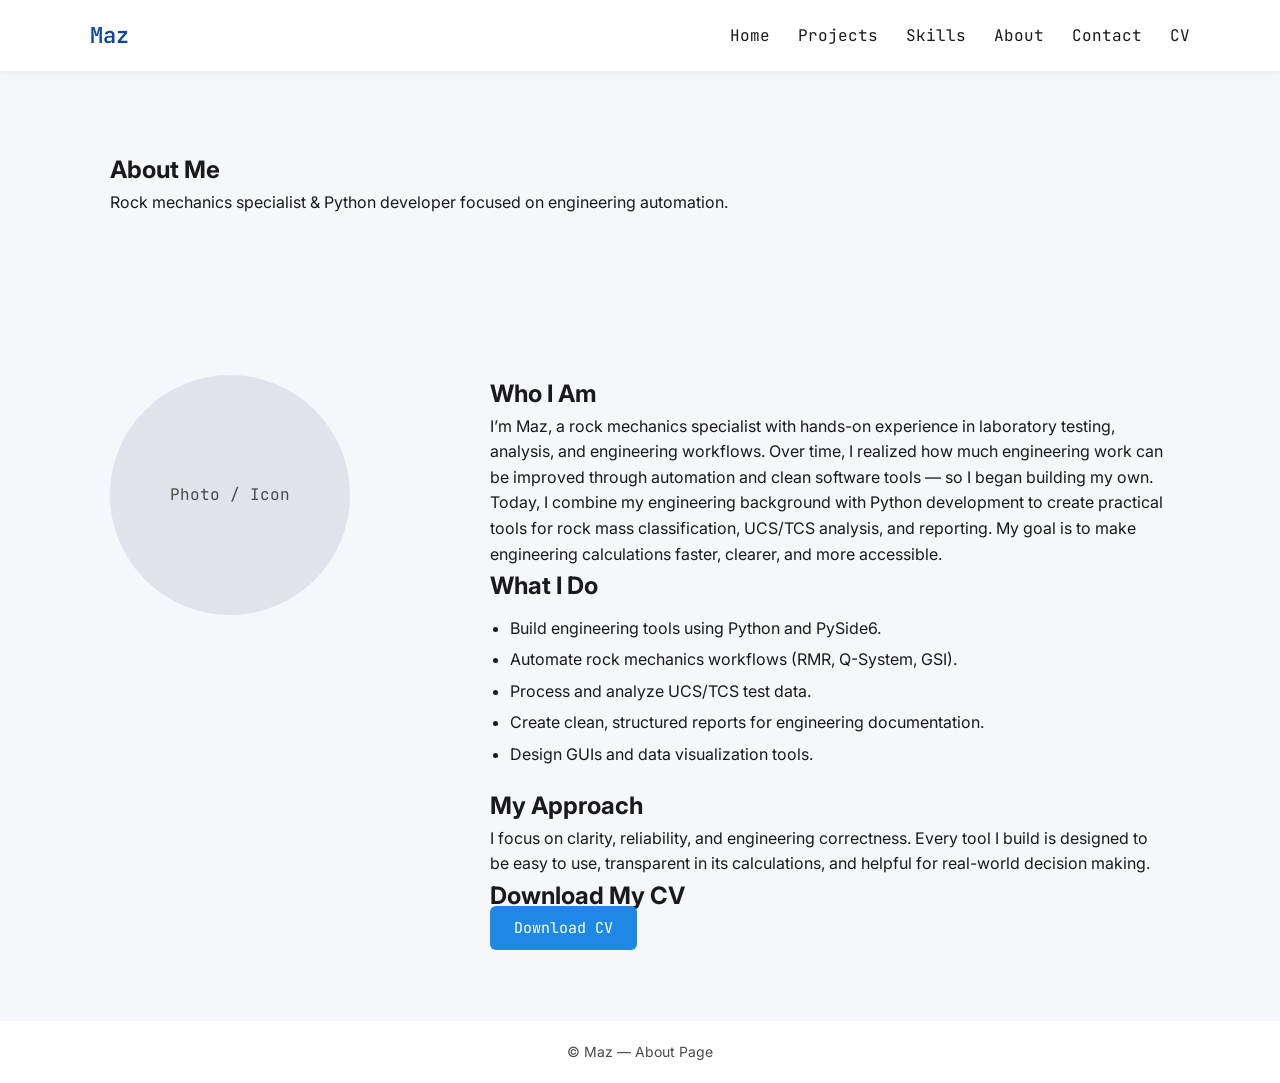
==== about/index.html @ 526c7402 "add about page" ====
<!DOCTYPE html>
<html lang="en">

<head>
    <meta charset="UTF-8" />
    <title>About Me — Maz</title>
    <meta name="viewport" content="width=device-width, initial-scale=1" />
    <meta name="description" content="About Maz — Rock mechanics specialist and Python developer." />

    <link
        href="https://fonts.googleapis.com/css2?family=Inter:wght@400;600;700&family=JetBrains+Mono:wght@400;600&display=swap"
        rel="stylesheet" />
    <link rel="stylesheet" href="../assets/css/style.css" />
</head>

<body>

    <header class="navbar">
        <div class="container navbar-content">
            <div class="navbar-logo">Maz</div>
            <nav class="navbar-links">
                <a href="../index.html">Home</a>
                <a href="../index.html#projects">Projects</a>
                <a href="../index.html#skills">Skills</a>
                <a href="index.html">About</a>
                <a href="../contact/index.html">Contact</a>
                <a href="../assets/cv/maz_cv.pdf" target="_blank">CV</a>
            </nav>
        </div>
    </header>

    <main>

        <!-- ABOUT HEADER -->
        <section class="section">
            <div class="container">
                <h1>About Me</h1>
                <p class="section-subtitle">
                    Rock mechanics specialist & Python developer focused on engineering automation.
                </p>
            </div>
        </section>

        <!-- ABOUT CONTENT -->
        <section class="section">
            <div class="container about-layout">

                <!-- PHOTO / ICON -->
                <div class="about-photo-large">
                    <div class="about-placeholder">Photo / Icon</div>
                </div>

                <!-- TEXT -->
                <div class="about-text-full">
                    <h2>Who I Am</h2>
                    <p>
                        I’m Maz, a rock mechanics specialist with hands-on experience in laboratory testing, analysis,
                        and engineering workflows. Over time, I realized how much engineering work can be improved
                        through automation and clean software tools — so I began building my own.
                    </p>

                    <p>
                        Today, I combine my engineering background with Python development to create practical tools
                        for rock mass classification, UCS/TCS analysis, and reporting. My goal is to make engineering
                        calculations faster, clearer, and more accessible.
                    </p>

                    <h2>What I Do</h2>
                    <ul class="project-list">
                        <li>Build engineering tools using Python and PySide6.</li>
                        <li>Automate rock mechanics workflows (RMR, Q-System, GSI).</li>
                        <li>Process and analyze UCS/TCS test data.</li>
                        <li>Create clean, structured reports for engineering documentation.</li>
                        <li>Design GUIs and data visualization tools.</li>
                    </ul>

                    <h2>My Approach</h2>
                    <p>
                        I focus on clarity, reliability, and engineering correctness. Every tool I build is designed
                        to be easy to use, transparent in its calculations, and helpful for real-world decision making.
                    </p>

                    <h2>Download My CV</h2>
                    <a href="../assets/cv/maz_cv.pdf" class="btn btn-primary" target="_blank">Download CV</a>
                </div>

            </div>
        </section>

    </main>

    <footer class="footer">
        <div class="container">
            <p>© Maz — About Page</p>
        </div>
    </footer>

</body>

</html>
---- assets/css/style.css ----
/* -----------------------------------------------------------
   GLOBAL DESIGN SYSTEM
   Fonts: Inter (UI), JetBrains Mono (developer accent)
   Colors: Clean engineering palette
----------------------------------------------------------- */

:root {
    --color-primary: #1E88E5;
    --color-primary-dark: #0D47A1;
    --color-bg: #F5F7FA;
    --color-surface: #FFFFFF;
    --color-text: #1A1A1A;
    --color-text-light: #4A4A4A;
    --color-accent: #FFC107;

    --max-width: 1100px;
}

/* -----------------------------------------------------------
   GLOBAL RESET
----------------------------------------------------------- */

* {
    margin: 0;
    padding: 0;
    box-sizing: border-box;
}

body {
    font-family: 'Inter', sans-serif;
    background: var(--color-bg);
    color: var(--color-text);
    line-height: 1.6;
}

/* -----------------------------------------------------------
   LAYOUT HELPERS
----------------------------------------------------------- */

.container {
    max-width: var(--max-width);
    margin: 0 auto;
    padding: 0 20px;
}

.section {
    padding: 80px 0;
}

/* -----------------------------------------------------------
   NAVBAR
----------------------------------------------------------- */

.navbar {
    background: var(--color-surface);
    box-shadow: 0 2px 6px rgba(0, 0, 0, 0.05);
    position: sticky;
    top: 0;
    z-index: 100;
}

.navbar-content {
    display: flex;
    justify-content: space-between;
    align-items: center;
    padding: 18px 0;
}

.navbar-logo {
    font-family: 'JetBrains Mono', monospace;
    font-size: 22px;
    font-weight: 600;
    color: var(--color-primary-dark);
}

.navbar-links a {
    margin-left: 24px;
    text-decoration: none;
    font-family: 'JetBrains Mono', monospace;
    color: var(--color-text);
    transition: color 0.2s;
}

.navbar-links a:hover {
    color: var(--color-primary);
}

/* -----------------------------------------------------------
   HERO SECTION
----------------------------------------------------------- */

.hero {
    background: linear-gradient(180deg, #F5F7FA 0%, #FFFFFF 100%);
}

.hero-content {
    display: flex;
    align-items: center;
    justify-content: space-between;
    gap: 40px;
}

.hero-text h1 {
    font-size: 42px;
    font-weight: 700;
    margin-bottom: 20px;
}

.hero-text p {
    font-size: 18px;
    color: var(--color-text-light);
    margin-bottom: 30px;
}

.hero-buttons {
    display: flex;
    gap: 16px;
}

.hero-placeholder {
    width: 360px;
    height: 240px;
    background: #E0E4EA;
    border-radius: 10px;
    display: flex;
    align-items: center;
    justify-content: center;
    font-family: 'JetBrains Mono', monospace;
    color: var(--color-text-light);
}

/* -----------------------------------------------------------
   BUTTONS
----------------------------------------------------------- */

.btn {
    padding: 12px 24px;
    border-radius: 6px;
    font-family: 'JetBrains Mono', monospace;
    text-decoration: none;
    font-size: 15px;
    transition: background 0.2s, color 0.2s;
}

.btn-primary {
    background: var(--color-primary);
    color: white;
}

.btn-primary:hover {
    background: var(--color-primary-dark);
}

.btn-secondary {
    background: white;
    border: 2px solid var(--color-primary);
    color: var(--color-primary);
}

.btn-secondary:hover {
    background: var(--color-primary);
    color: white;
}

/* -----------------------------------------------------------
   PROJECTS SECTION
----------------------------------------------------------- */

.projects-grid {
    display: grid;
    grid-template-columns: repeat(3, 1fr);
    gap: 32px;
    margin-top: 40px;
}

.project-card {
    background: var(--color-surface);
    padding: 24px;
    border-radius: 10px;
    box-shadow: 0 4px 10px rgba(0, 0, 0, 0.05);
    transition: transform 0.2s;
}

.project-card:hover {
    transform: translateY(-4px);
}

.project-card h3 {
    font-family: 'JetBrains Mono', monospace;
    margin: 16px 0 10px;
}

.project-card p {
    color: var(--color-text-light);
    margin-bottom: 16px;
}

.project-tags span {
    display: inline-block;
    background: #E8EEF5;
    padding: 4px 10px;
    border-radius: 6px;
    font-family: 'JetBrains Mono', monospace;
    font-size: 13px;
    margin-right: 6px;
    margin-bottom: 6px;
}

.project-link {
    display: inline-block;
    margin-top: 10px;
    font-family: 'JetBrains Mono', monospace;
    color: var(--color-primary);
    text-decoration: none;
}

.project-link:hover {
    color: var(--color-primary-dark);
}

/* -----------------------------------------------------------
   SKILLS SECTION
----------------------------------------------------------- */

.skills-tags {
    margin-top: 20px;
}

.skills-tags span {
    display: inline-block;
    background: #E8EEF5;
    padding: 6px 12px;
    border-radius: 6px;
    font-family: 'JetBrains Mono', monospace;
    margin: 6px;
}

/* -----------------------------------------------------------
   ABOUT TEASER
----------------------------------------------------------- */

.about-content {
    display: flex;
    align-items: center;
    gap: 40px;
}

.about-placeholder {
    width: 180px;
    height: 180px;
    background: #E0E4EA;
    border-radius: 50%;
    display: flex;
    align-items: center;
    justify-content: center;
    font-family: 'JetBrains Mono', monospace;
    color: var(--color-text-light);
}

/* -----------------------------------------------------------
   CONTACT SECTION
----------------------------------------------------------- */

.contact-links {
    margin: 20px 0;
}

.contact-links a {
    margin-right: 20px;
    font-family: 'JetBrains Mono', monospace;
    color: var(--color-primary);
    text-decoration: none;
}

.contact-links a:hover {
    color: var(--color-primary-dark);
}

/* -----------------------------------------------------------
   FOOTER
----------------------------------------------------------- */

.footer {
    background: var(--color-surface);
    padding: 20px 0;
    text-align: center;
    color: var(--color-text-light);
    font-size: 14px;
}

.project-layout {
    display: flex;
    gap: 40px;
    align-items: flex-start;
}

.project-main {
    flex: 2;
}

.project-side {
    flex: 1;
}

.project-list {
    margin-top: 10px;
    margin-bottom: 20px;
    padding-left: 20px;
}

.project-list li {
    margin-bottom: 6px;
}

.project-image-large {
    margin-bottom: 20px;
}

.code-block {
    background: #1E1E1E;
    color: #F5F5F5;
    padding: 12px 16px;
    border-radius: 8px;
    font-family: 'JetBrains Mono', monospace;
    font-size: 14px;
    overflow-x: auto;
}

.about-layout {
    display: flex;
    gap: 40px;
    align-items: flex-start;
}

.about-photo-large {
    flex: 1;
}

.about-text-full {
    flex: 2;
}

.about-photo-large .about-placeholder {
    width: 240px;
    height: 240px;
    background: #E0E4EA;
    border-radius: 50%;
    display: flex;
    align-items: center;
    justify-content: center;
    font-family: 'JetBrains Mono', monospace;
    color: var(--color-text-light);
    margin-bottom: 20px;
}
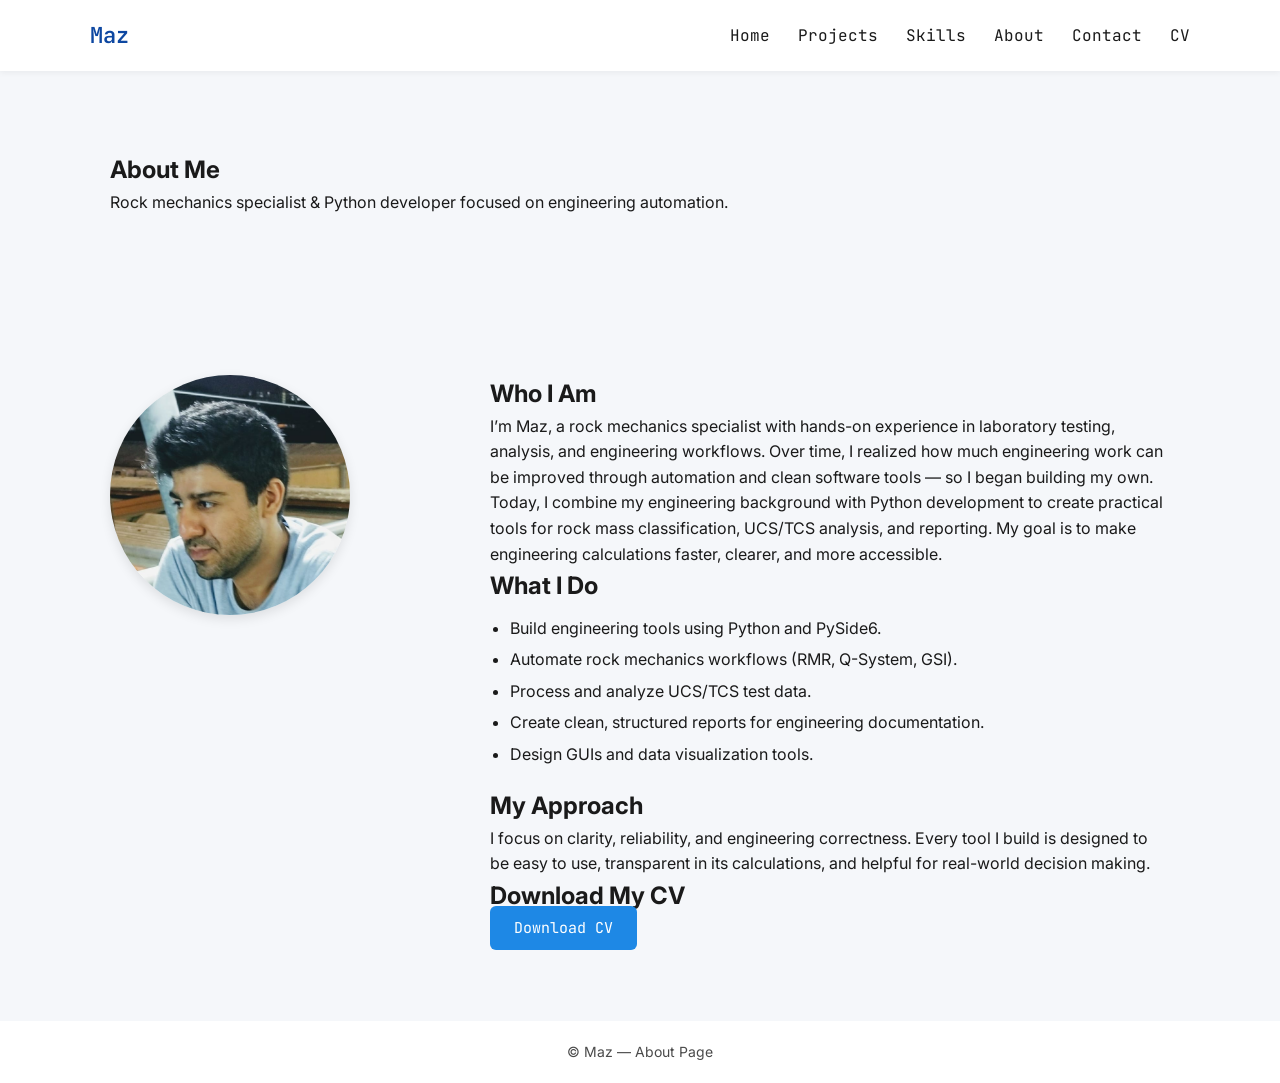
==== commit 7be90074: "add profile image of me" ====
--- a/about/index.html
+++ b/about/index.html
@@ -47,7 +47,7 @@
 
                 <!-- PHOTO / ICON -->
                 <div class="about-photo-large">
-                    <div class="about-placeholder">Photo / Icon</div>
+                    <img src="../assets/img/profile/profile-photo.png" alt="Maz Profile Photo" class="about-photo-img">
                 </div>
 
                 <!-- TEXT -->
--- a/assets/css/style.css
+++ b/assets/css/style.css
@@ -351,4 +351,73 @@
     font-family: 'JetBrains Mono', monospace;
     color: var(--color-text-light);
     margin-bottom: 20px;
+}
+
+.contact-layout {
+    display: flex;
+    gap: 40px;
+    align-items: flex-start;
+}
+
+.contact-info {
+    flex: 2;
+}
+
+.contact-visual {
+    flex: 1;
+}
+
+.contact-placeholder {
+    width: 240px;
+    height: 240px;
+    background: #E0E4EA;
+    border-radius: 10px;
+    display: flex;
+    align-items: center;
+    justify-content: center;
+    font-family: 'JetBrains Mono', monospace;
+    color: var(--color-text-light);
+}
+
+.contact-links-large {
+    margin: 20px 0;
+}
+
+.contact-item {
+    display: block;
+    margin-bottom: 12px;
+    font-family: 'JetBrains Mono', monospace;
+    color: var(--color-primary);
+    text-decoration: none;
+}
+
+.contact-item:hover {
+    color: var(--color-primary-dark);
+}
+
+.contact-label {
+    font-weight: 600;
+    margin-right: 6px;
+}
+
+.project-image img,
+.project-image-large {
+    width: 100%;
+    border-radius: 10px;
+    box-shadow: 0 4px 10px rgba(0, 0, 0, 0.08);
+    object-fit: cover;
+}
+
+.hero-image {
+    width: 360px;
+    border-radius: 10px;
+    box-shadow: 0 4px 12px rgba(0, 0, 0, 0.1);
+}
+
+.about-photo-img {
+    width: 240px;
+    height: 240px;
+    border-radius: 50%;
+    object-fit: cover;
+    box-shadow: 0 4px 12px rgba(0, 0, 0, 0.1);
 }
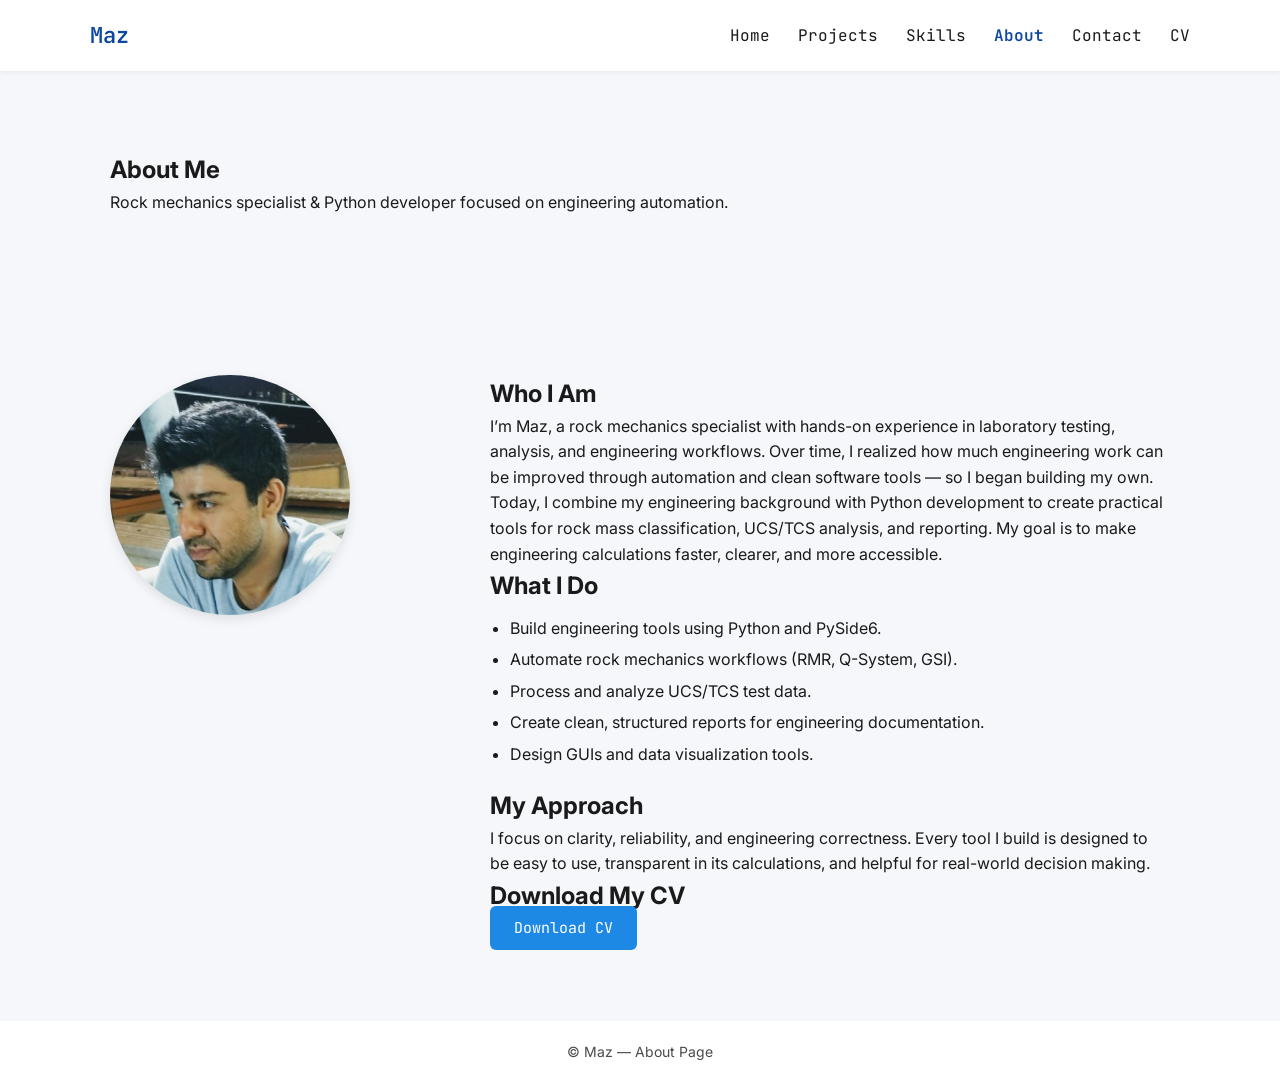
==== commit 4ab01963: "add some imporovemnets" ====
--- a/about/index.html
+++ b/about/index.html
@@ -6,6 +6,13 @@
     <title>About Me — Maz</title>
     <meta name="viewport" content="width=device-width, initial-scale=1" />
     <meta name="description" content="About Maz — Rock mechanics specialist and Python developer." />
+
+    <meta name="author" content="M. Balandari Toroghi">
+    <meta name="theme-color" content="#1E88E5">
+    <meta property="og:type" content="website">
+    <meta property="og:title" content="M. Balandari Toroghi - Portfolio">
+    <meta property="og:description" content="Rock mechanics specialist & Python developer.">
+    <meta property="og:image" content="assets/img/hero/hero-collage.png">
 
     <link
         href="https://fonts.googleapis.com/css2?family=Inter:wght@400;600;700&family=JetBrains+Mono:wght@400;600&display=swap"
@@ -22,7 +29,7 @@
                 <a href="../index.html">Home</a>
                 <a href="../index.html#projects">Projects</a>
                 <a href="../index.html#skills">Skills</a>
-                <a href="index.html">About</a>
+                <a href="index.html" class="active">About</a>
                 <a href="../contact/index.html">Contact</a>
                 <a href="../assets/cv/maz_cv.pdf" target="_blank">CV</a>
             </nav>
--- a/assets/css/style.css
+++ b/assets/css/style.css
@@ -3,6 +3,10 @@
    Fonts: Inter (UI), JetBrains Mono (developer accent)
    Colors: Clean engineering palette
 ----------------------------------------------------------- */
+
+html {
+    scroll-behavior: smooth;
+}
 
 :root {
     --color-primary: #1E88E5;
@@ -85,6 +89,11 @@
     color: var(--color-primary);
 }
 
+.navbar-links a.active {
+    color: var(--color-primary-dark);
+    font-weight: 600;
+}
+
 /* -----------------------------------------------------------
    HERO SECTION
 ----------------------------------------------------------- */
@@ -420,4 +429,250 @@
     border-radius: 50%;
     object-fit: cover;
     box-shadow: 0 4px 12px rgba(0, 0, 0, 0.1);
+}
+
+.fade-in {
+    opacity: 0;
+    transform: translateY(10px);
+    animation: fadeIn 0.6s ease forwards;
+}
+
+@keyframes fadeIn {
+    to {
+        opacity: 1;
+        transform: translateY(0);
+    }
+}
+
+
+/* -----------------------------------------------------------
+   RESPONSIVE DESIGN — FIXED ABOUT & CONTACT TEXT ALIGNMENT
+----------------------------------------------------------- */
+
+/* TABLET BREAKPOINT */
+@media (max-width: 900px) {
+
+    .container {
+        padding: 0 16px;
+    }
+
+    /* Navbar */
+    .navbar-content {
+        flex-direction: column;
+        align-items: flex-start;
+        gap: 12px;
+    }
+
+    .navbar-links a {
+        margin-left: 0;
+        margin-right: 16px;
+    }
+
+    /* Hero section */
+    .hero-content {
+        flex-direction: column;
+        text-align: center;
+    }
+
+    .hero-buttons {
+        justify-content: center;
+    }
+
+    .hero-image,
+    .hero-placeholder {
+        width: 100%;
+        max-width: 420px;
+    }
+
+    /* Projects grid */
+    .projects-grid {
+        grid-template-columns: repeat(2, 1fr);
+    }
+
+    /* ABOUT PAGE FIX */
+    .about-layout {
+        flex-direction: column;
+        align-items: center;
+    }
+
+    .about-photo-img,
+    .about-placeholder {
+        margin: 0 auto;
+    }
+
+    .about-text-full {
+        text-align: left;
+        /* FIX: readable paragraphs */
+        width: 100%;
+        /* FIX: full width on mobile */
+        margin-top: 20px;
+    }
+
+    /* CONTACT PAGE FIX */
+    .contact-layout {
+        flex-direction: column;
+        align-items: center;
+    }
+
+    .contact-info {
+        text-align: left;
+        /* FIX: readable text */
+        width: 100%;
+        /* FIX: full width */
+        margin-top: 20px;
+    }
+
+    .contact-links-large {
+        text-align: left;
+        /* FIX: left-align links */
+    }
+
+    .contact-placeholder {
+        margin: 0 auto;
+    }
+
+    /* HOMEPAGE ABOUT TEASER FIX */
+    .about-teaser .about-content {
+        flex-direction: column;
+        align-items: center;
+        text-align: left;
+        /* FIX: readable text */
+    }
+
+    .about-teaser .about-text {
+        width: 100%;
+        /* FIX: full width text */
+        margin-top: 20px;
+    }
+
+    .about-teaser .about-placeholder {
+        margin: 0 auto;
+        /* center the photo */
+    }
+
+    .about-teaser .btn {
+        display: inline-block;
+        margin-top: 20px;
+    }
+
+    /* PROJECT DETAIL PAGE FIX */
+    .project-layout {
+        flex-direction: column;
+        align-items: center;
+        /* center screenshot */
+    }
+
+    .project-main {
+        width: 100%;
+        /* full width text */
+        text-align: left;
+        /* readable paragraphs */
+        margin-top: 20px;
+    }
+
+    .project-side {
+        width: 100%;
+        /* full width meta section */
+        text-align: left;
+        margin-top: 20px;
+    }
+
+    .project-image-large {
+        width: 100%;
+        max-width: 420px;
+        /* keep screenshot reasonable */
+        margin: 0 auto 20px auto;
+        /* center screenshot */
+    }
+
+    .project-meta h3 {
+        margin-top: 20px;
+    }
+
+    .project-meta p {
+        margin-bottom: 10px;
+    }
+
+    /* HOMEPAGE CONTACT TEASER FIX */
+    .contact-teaser .container {
+        text-align: left;
+    }
+
+    .contact-teaser .contact-links {
+        text-align: left;
+    }
+
+    .contact-teaser .btn {
+        display: inline-block;
+        margin-top: 20px;
+    }
+
+    .contact-teaser {
+        display: flex;
+        flex-direction: column;
+        align-items: center;
+    }
+
+
+}
+
+/* MOBILE BREAKPOINT */
+@media (max-width: 600px) {
+
+    .section {
+        padding: 50px 0;
+    }
+
+    /* Hero text */
+    .hero-text h1 {
+        font-size: 32px;
+    }
+
+    .hero-text p {
+        font-size: 16px;
+    }
+
+    /* Projects grid becomes 1 column */
+    .projects-grid {
+        grid-template-columns: 1fr;
+    }
+
+    /* Buttons */
+    .btn {
+        padding: 10px 20px;
+        font-size: 14px;
+    }
+
+    /* Project page layout */
+    .project-layout {
+        flex-direction: column;
+    }
+
+    .project-image-large {
+        margin-bottom: 20px;
+    }
+
+    /* Contact links */
+    .contact-item {
+        font-size: 14px;
+    }
+
+    /* PROJECT DETAIL PAGE — MOBILE TWEAKS */
+    .project-main h2 {
+        font-size: 22px;
+    }
+
+    .project-main p,
+    .project-list li {
+        font-size: 15px;
+    }
+
+    .project-meta h3 {
+        font-size: 18px;
+    }
+
+    .project-meta p {
+        font-size: 15px;
+    }
+
 }
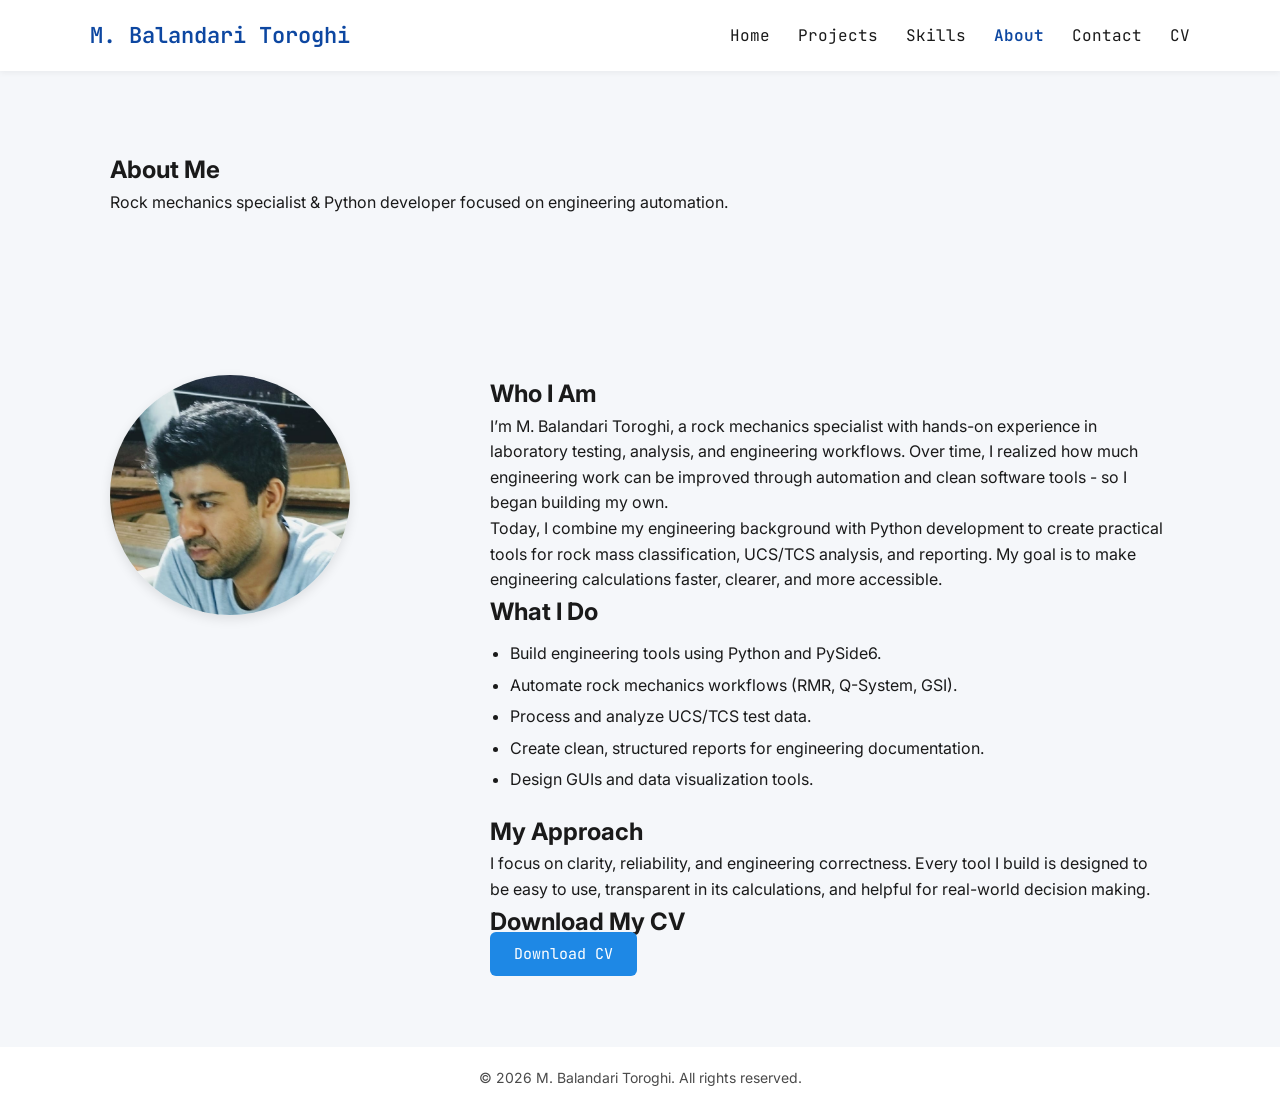
==== commit 77508ecd: "add some tweaks to improve portfolio" ====
--- a/about/index.html
+++ b/about/index.html
@@ -3,9 +3,9 @@
 
 <head>
     <meta charset="UTF-8" />
-    <title>About Me — Maz</title>
+    <title>About Me | M. Balandari Toroghi</title>
     <meta name="viewport" content="width=device-width, initial-scale=1" />
-    <meta name="description" content="About Maz — Rock mechanics specialist and Python developer." />
+    <meta name="description" content="About M. Balandari Toroghi - Rock mechanics specialist and Python developer." />
 
     <meta name="author" content="M. Balandari Toroghi">
     <meta name="theme-color" content="#1E88E5">
@@ -24,14 +24,14 @@
 
     <header class="navbar">
         <div class="container navbar-content">
-            <div class="navbar-logo">Maz</div>
+            <div class="navbar-logo">M. Balandari Toroghi</div>
             <nav class="navbar-links">
                 <a href="../index.html">Home</a>
                 <a href="../index.html#projects">Projects</a>
                 <a href="../index.html#skills">Skills</a>
                 <a href="index.html" class="active">About</a>
                 <a href="../contact/index.html">Contact</a>
-                <a href="../assets/cv/maz_cv.pdf" target="_blank">CV</a>
+                <a href="../assets/cv/CV_Balandari_Toroghi.pdf" target="_blank">CV</a>
             </nav>
         </div>
     </header>
@@ -54,16 +54,18 @@
 
                 <!-- PHOTO / ICON -->
                 <div class="about-photo-large">
-                    <img src="../assets/img/profile/profile-photo.png" alt="Maz Profile Photo" class="about-photo-img">
+                    <img src="../assets/img/profile/profile-photo.png" alt="M. Balandari Toroghi Profile Photo"
+                        class="about-photo-img">
                 </div>
 
                 <!-- TEXT -->
                 <div class="about-text-full">
                     <h2>Who I Am</h2>
                     <p>
-                        I’m Maz, a rock mechanics specialist with hands-on experience in laboratory testing, analysis,
+                        I’m M. Balandari Toroghi, a rock mechanics specialist with hands-on experience in laboratory
+                        testing, analysis,
                         and engineering workflows. Over time, I realized how much engineering work can be improved
-                        through automation and clean software tools — so I began building my own.
+                        through automation and clean software tools - so I began building my own.
                     </p>
 
                     <p>
@@ -88,7 +90,8 @@
                     </p>
 
                     <h2>Download My CV</h2>
-                    <a href="../assets/cv/maz_cv.pdf" class="btn btn-primary" target="_blank">Download CV</a>
+                    <a href="../assets/cv/CV_Balandari_Toroghi.pdf" class="btn btn-primary" target="_blank">Download
+                        CV</a>
                 </div>
 
             </div>
@@ -98,7 +101,10 @@
 
     <footer class="footer">
         <div class="container">
-            <p>© Maz — About Page</p>
+            <p>&copy;
+                <script>document.write(new Date().getFullYear())</script>
+                M. Balandari Toroghi. All rights reserved.
+            </p>
         </div>
     </footer>
 
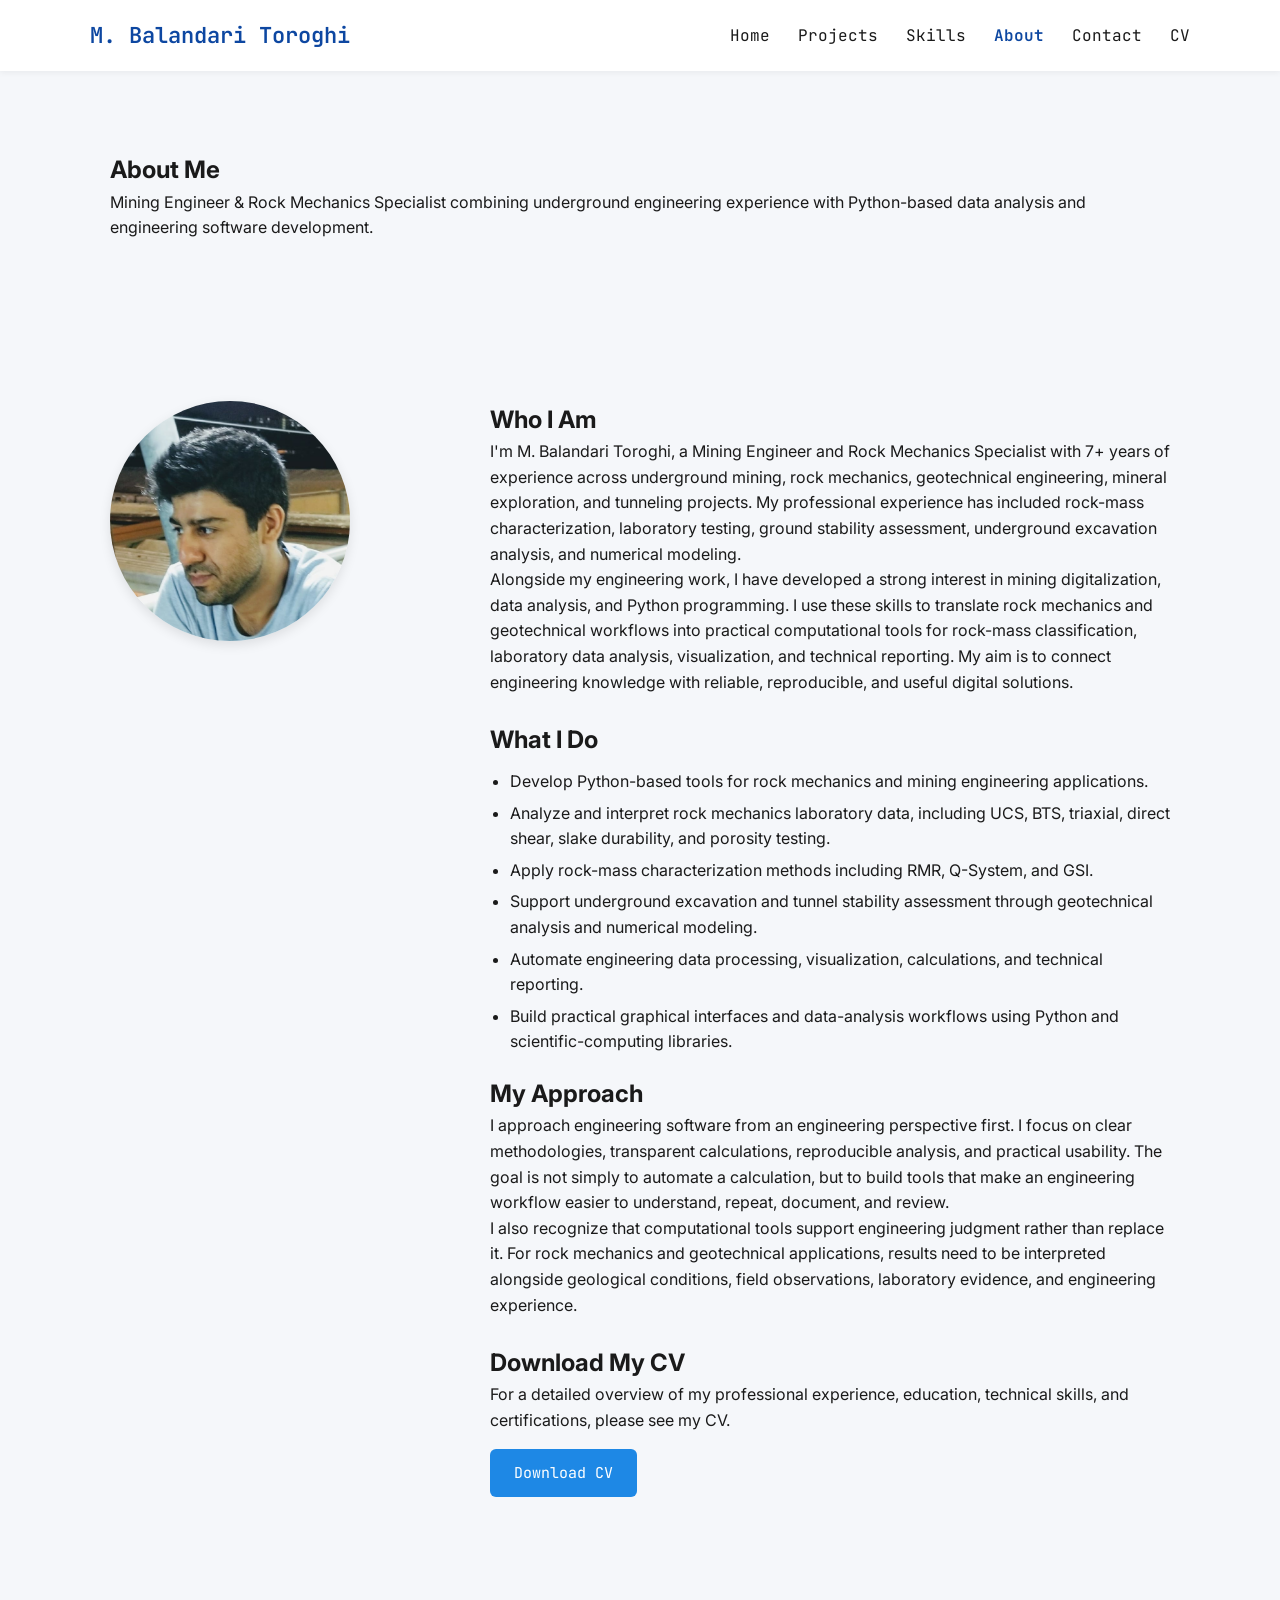
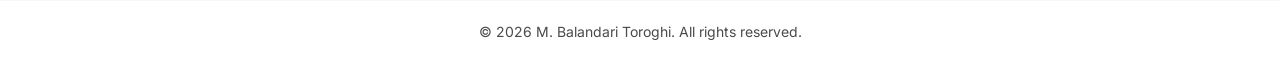
==== commit 40fd9c57: "enhance about page's wording" ====
--- a/about/index.html
+++ b/about/index.html
@@ -5,13 +5,16 @@
     <meta charset="UTF-8" />
     <title>About Me | M. Balandari Toroghi</title>
     <meta name="viewport" content="width=device-width, initial-scale=1" />
-    <meta name="description" content="About M. Balandari Toroghi - Rock mechanics specialist and Python developer." />
+    <meta name="description"
+        content="Mining Engineer and Rock Mechanics Specialist with 7+ years of experience in underground mining, tunneling, geotechnical engineering, and rock mechanics, combining engineering expertise with Python-based data analysis and engineering software development." />
+    <link rel="icon" type="image/svg+xml" href="../assets/img/favicon.svg">
 
     <meta name="author" content="M. Balandari Toroghi">
     <meta name="theme-color" content="#1E88E5">
     <meta property="og:type" content="website">
     <meta property="og:title" content="M. Balandari Toroghi - Portfolio">
-    <meta property="og:description" content="Rock mechanics specialist & Python developer.">
+    <meta property="og:description"
+        content="Mining Engineer & Rock Mechanics Specialist | Underground Mining, Tunneling, Geotechnical Engineering & Python-based Engineering Software">
     <meta property="og:image" content="assets/img/hero/hero-collage.png">
 
     <link
@@ -43,7 +46,8 @@
             <div class="container">
                 <h1>About Me</h1>
                 <p class="section-subtitle">
-                    Rock mechanics specialist & Python developer focused on engineering automation.
+                    Mining Engineer & Rock Mechanics Specialist combining underground engineering experience with
+                    Python-based data analysis and engineering software development.
                 </p>
             </div>
         </section>
@@ -62,34 +66,49 @@
                 <div class="about-text-full">
                     <h2>Who I Am</h2>
                     <p>
-                        I’m M. Balandari Toroghi, a rock mechanics specialist with hands-on experience in laboratory
-                        testing, analysis,
-                        and engineering workflows. Over time, I realized how much engineering work can be improved
-                        through automation and clean software tools - so I began building my own.
+                        I'm M. Balandari Toroghi, a Mining Engineer and Rock Mechanics Specialist with 7+ years of
+                        experience across underground mining, rock mechanics, geotechnical engineering, mineral
+                        exploration, and tunneling projects. My professional experience has included rock-mass
+                        characterization, laboratory testing, ground stability assessment, underground excavation
+                        analysis, and numerical modeling.
                     </p>
 
                     <p>
-                        Today, I combine my engineering background with Python development to create practical tools
-                        for rock mass classification, UCS/TCS analysis, and reporting. My goal is to make engineering
-                        calculations faster, clearer, and more accessible.
+                        Alongside my engineering work, I have developed a strong interest in mining digitalization, data
+                        analysis, and Python programming. I use these skills to translate rock mechanics and
+                        geotechnical workflows into practical computational tools for rock-mass classification,
+                        laboratory data analysis, visualization, and technical reporting. My aim is to connect
+                        engineering knowledge with reliable, reproducible, and useful digital solutions.
                     </p>
-
+                    <br>
                     <h2>What I Do</h2>
                     <ul class="project-list">
-                        <li>Build engineering tools using Python and PySide6.</li>
-                        <li>Automate rock mechanics workflows (RMR, Q-System, GSI).</li>
-                        <li>Process and analyze UCS/TCS test data.</li>
-                        <li>Create clean, structured reports for engineering documentation.</li>
-                        <li>Design GUIs and data visualization tools.</li>
+                        <li>Develop Python-based tools for rock mechanics and mining engineering applications.</li>
+                        <li>Analyze and interpret rock mechanics laboratory data, including UCS, BTS, triaxial, direct
+                            shear, slake durability, and porosity testing.</li>
+                        <li>Apply rock-mass characterization methods including RMR, Q-System, and GSI.</li>
+                        <li>Support underground excavation and tunnel stability assessment through geotechnical analysis
+                            and numerical modeling.</li>
+                        <li>Automate engineering data processing, visualization, calculations, and technical reporting.
+                        </li>
+                        <li>Build practical graphical interfaces and data-analysis workflows using Python and
+                            scientific-computing libraries.</li>
                     </ul>
 
                     <h2>My Approach</h2>
                     <p>
-                        I focus on clarity, reliability, and engineering correctness. Every tool I build is designed
-                        to be easy to use, transparent in its calculations, and helpful for real-world decision making.
+                        I approach engineering software from an engineering perspective first. I focus on clear
+                        methodologies, transparent calculations, reproducible analysis, and practical usability. The
+                        goal is not simply to automate a calculation, but to build tools that make an engineering
+                        workflow easier to understand, repeat, document, and review.
                     </p>
-
+                    <p>I also recognize that computational tools support engineering judgment rather than replace it.
+                        For rock mechanics and geotechnical applications, results need to be interpreted alongside
+                        geological conditions, field observations, laboratory evidence, and engineering experience.</p>
+                    <br>
                     <h2>Download My CV</h2>
+                    <p>For a detailed overview of my professional experience, education, technical skills, and
+                        certifications, please see my CV.</p>
                     <a href="../assets/cv/CV_Balandari_Toroghi.pdf" class="btn btn-primary" target="_blank">Download
                         CV</a>
                 </div>
--- a/assets/css/style.css
+++ b/assets/css/style.css
@@ -444,6 +444,71 @@
     }
 }
 
+.about-text,
+.about-text-full {
+    margin-bottom: 24px;
+    /* gives breathing room before the button */
+}
+
+.about-teaser .btn,
+.about-text-full .btn {
+    margin-top: 16px;
+    /* ensures button never touches text */
+    display: inline-block;
+}
+
+.contact-illustration {
+    width: 100%;
+    display: flex;
+    justify-content: center;
+    margin-bottom: 30px;
+}
+
+.contact-image {
+    width: 100%;
+    max-width: 600px;
+    border-radius: 10px;
+    display: block;
+    box-shadow: 0 4px 12px rgba(0, 0, 0, 0.15);
+}
+
+.icon-wrapper {
+    width: 36px;
+    height: 36px;
+    display: flex;
+    align-items: center;
+    justify-content: center;
+    border-radius: 8px;
+    background: #1E88E5;
+    /* your primary blue */
+    transition: background 0.3s ease, transform 0.2s ease;
+}
+
+.icon {
+    width: 22px;
+    height: 22px;
+    fill: #fff;
+}
+
+.icon-wrapper:hover {
+    background: #1565C0;
+    /* darker blue */
+    transform: translateY(-3px);
+}
+
+.icon-wrapper.email {
+    background: #1E88E5;
+}
+
+.icon-wrapper.github {
+    background: #1565C0;
+}
+
+.icon-wrapper.linkedin {
+    background: #1E88E5;
+}
+
+
 
 /* -----------------------------------------------------------
    RESPONSIVE DESIGN — FIXED ABOUT & CONTACT TEXT ALIGNMENT
@@ -675,4 +740,20 @@
         font-size: 15px;
     }
 
+    .about-text,
+    .about-text-full {
+        margin-bottom: 28px;
+        /* extra spacing for small screens */
+    }
+
+    .about-teaser .btn,
+    .about-text-full .btn {
+        margin-top: 20px;
+    }
+
+    .contact-image {
+        max-width: 100%;
+        margin-bottom: 20px;
+    }
+
 }
